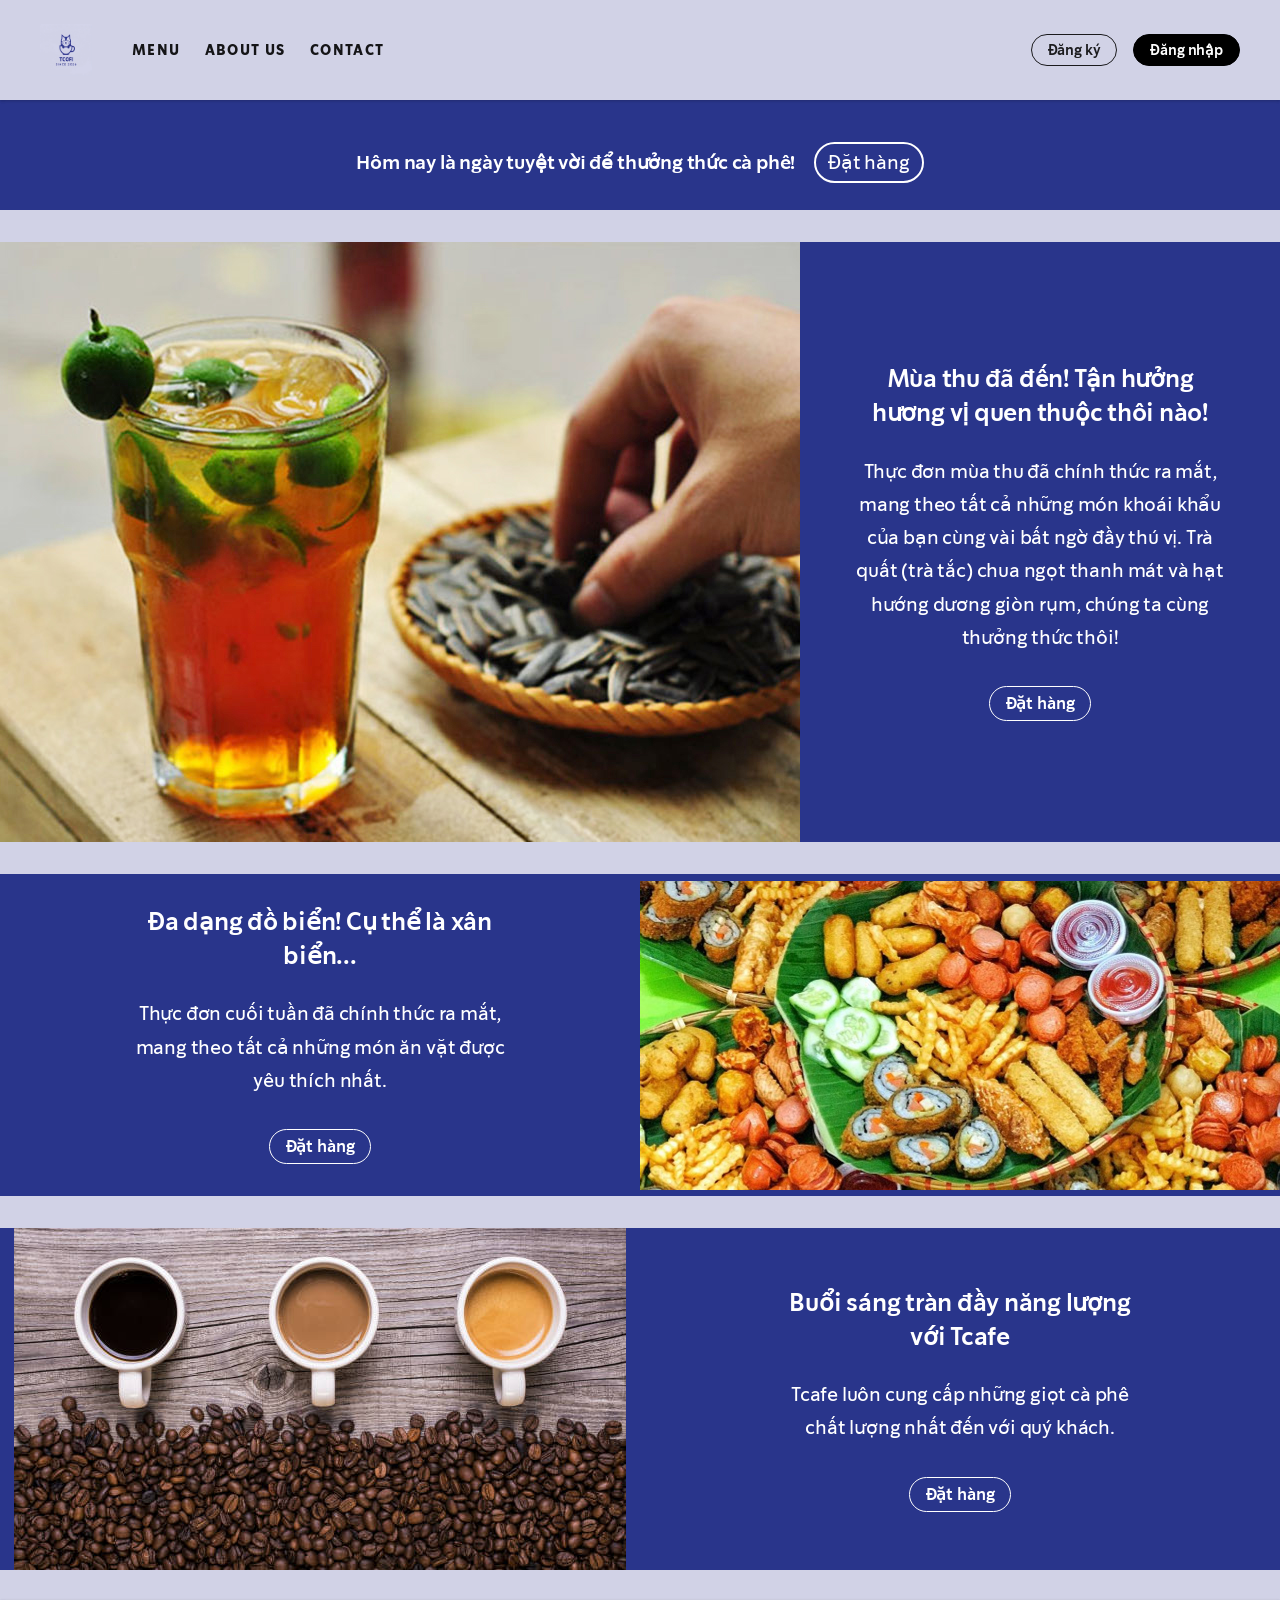
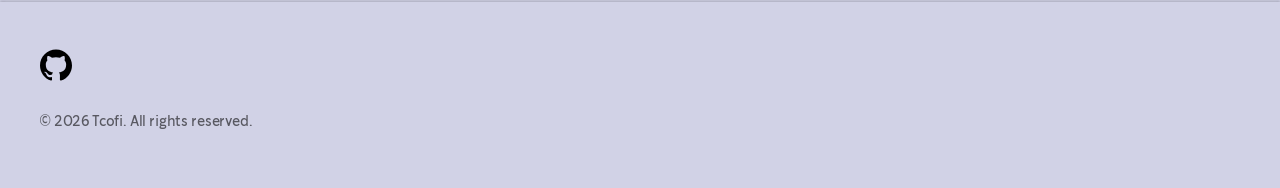
==== index.html @ 0f0992c2 "add linh tinh" ====
<!DOCTYPE html>
<html lang="en-us">
 <meta charset="utf-8"/>
 <meta content="width=device-width, initial-scale=1" name="viewport"/>
 <meta content="summary" property="x:card"/>
 <meta content="@starbucks" property="x:site"/>
 <meta content="@starbucksprtnrs" property="x:creator"/>
 <link rel="icon" type="image/jpeg" href="index/img/tcofi.jpg"/>
 <meta content="company" property="og:type"/>
 <meta content="Tcofi" property="og:title"/>
 <meta content="https://www.starbucks.com/" property="og:url"/>
 <title>
  Tcofi
 </title>
 <link href="index/style1.css" rel="stylesheet"/>
 <link href="index/style2.css" rel="stylesheet"/>
 <meta content="no-referrer" name="referrer"/>
 <link href="index/style3.css" rel="stylesheet"/>
 <link href="https://www.trucaphe.com/" rel="canonical"/>
 <meta content="default-src 'none'; font-src 'self' data:; img-src 'self' data:; style-src 'unsafe-inline'; media-src 'self' data:; script-src 'unsafe-inline' data:; object-src 'self' data:; frame-src 'self' data:; form-action 'none'; base-uri 'none';" http-equiv="content-security-policy"/>
 <body data-sveltekit-preload-data="hover" style="background-color: #d1d2e6;">
  <noscript>
  </noscript>
  <script>
  </script>
  <div style="display:contents">
   <div class="invisible fixed top-3 z-10 w-full text-center lg:pr-16 lg:text-right">
    <a aria-label="Skip to main content" class="button positive visible -translate-y-2/1 opacity-0 focus:translate-y-0 focus:opacity-100" href="#main-content">
     Skip to main content
    </a>
   </div>
   <header class="relative z-2">
    <nav aria-label="Global" class="bg-white shadow-global-nav" style="background-color: #d1d2e6;">
     <div class="global-gutters flex items-center justify-between">
      <a aria-label="Home, Starbucks" class="my-4 mr-4 shrink-0 md:mr-6 lg:my-6 lg:mr-10" data-sveltekit-reload="" href="https://www.starbucks.com/">
      <img alt="" class="size-8 xxs:size-10 md:size-13" src="index/img/tcofi.jpg"/>     
     </a>
      <div class="flex w-full justify-between self-stretch">
       <ul class="flex gap-6">
        <li class="flex items-center svelte-hb9me1">
         <a class="inline-block text-xs font-bold tracking-widest text-black-90 uppercase no-underline hover:text-green-accent" data-sveltekit-reload="" href="https://www.starbucks.com/menu">
          Menu
         </a>
         <li class="flex items-center svelte-hb9me1">
          <a class="inline-block text-xs font-bold tracking-widest text-black-90 uppercase no-underline hover:text-green-accent" data-sveltekit-reload="" href="https://www.starbucks.com/rewards">
           About Us
          </a>
          <li class="flex items-center svelte-hb9me1">
           <a class="inline-block text-xs font-bold tracking-widest text-black-90 uppercase no-underline hover:text-green-accent" data-sveltekit-reload="" href="https://www.starbucks.com/gift">
            Contact
           </a>
          </li>
         </li>
        </li>
       </ul>
       <div class="flex items-center gap-5 self-center md:ml-4 lg:ml-10">
        <div class="mt-8 flex items-center gap-4 md:mt-auto">
         <a class="button black text-xs" data-e2e="sign-in-button" data-sveltekit-reload="" href="https://www.starbucks.com/account/signin?returnUrl=%2F">
          Đăng ký
         </a>
         <a class="button positive black text-xs" data-e2e="join-now-button" data-sveltekit-reload="" href="https://www.starbucks.com/account/create">
          Đăng nhập
         </a>
        </div>
       </div>
      </div>
     </div>
    </nav>
   </header>
   <main id="main-content">
    <div class="max-width-column mx-auto">
     <div class="mb-8" id="89bcd9b5-d958-490d-91c4-607bdbc59a6a">
      <section class="w-full" style="background-color:#29358b">
       <div class="global-gutters py-8">
        <div class="flex flex-col justify-center md:max-w-3/5 mx-auto text-center">
         <div class="rich-text text-pretty" style="color:#FFFFFF">
          <h2 class="font-semibold sm" style="margin-top:-5px;margin-bottom:-5px">
           <p style="vertical-align:middle;display:inline-block">
            Hôm nay là ngày tuyệt vời để thưởng thức cà phê!
            <a href="https://www.starbucks.com/menu" rel="external" style="background-color:#29358b;color:rgb(255,255,255);text-decoration:none;padding:2px 12px;border-radius:50px;margin-left:15px;margin-top:15px;display:inline-block;border:2px solid rgb(255,255,255);font-weight:300;transition:0.3s;cursor:pointer">
             Đặt hàng
            </a>
           </p>
          </h2>
         </div>
        </div>
       </div>
      </section>
     </div>
     <div class="my-8" id="e64695ad-d2af-4e4b-8206-74c28906f54d">
      <section class="max-width-column flex w-full flex-col md:flex-row md:items-center" style="background-color:#29358b">
       <div class="flex flex-1 items-center justify-center">
        <img alt="Bàn hướng dương với trà chanh." class="block" decoding="async" loading="lazy" src="index/img/ban-huong-duong-tra-chanh.jpg">         <div class="flex flex-col py-8 md:max-w-[83%] mx-auto text-center px-4 md:px-6 lg:px-10 xl:px-12">
          <h1 class="m-0 font-semibold md mb-6" style="color:#FFFFFF">
           Mùa thu đã đến! Tận hưởng hương vị quen thuộc thôi nào!
          </h1>
          <div class="rich-text green-links text-pretty sm" style="color:#FFFFFF">
Thực đơn mùa thu đã chính thức ra mắt, mang theo tất cả những món khoái khẩu của bạn cùng vài bất ngờ đầy thú vị. Trà quất (trà tắc) chua ngọt thanh mát và hạt hướng dương giòn rụm, chúng ta cùng thưởng thức thôi!          </div>
          <a class="mt-8 button white self-center" data-sveltekit-reload="false" href="https://www.starbucks.com/discover/featured-menu">
            Đặt hàng
          </a>
         </div>
        </div>
       </div>
      </section>
     </div>
     <div class="my-8" id="d06df782-8ac2-4a00-90ea-fd7ad80ab545">
      <section class="max-width-column flex w-full flex-col md:flex-row md:items-center md:flex-row-reverse" style="background-color:#29358b">
       <div class="flex flex-1 items-center justify-center">
        <img alt="Mot ban xien ban cuon hut." class="block" decoding="async" loading="lazy" src="/index/img/xien-ban.jpeg"/>
       </div>
       <div class="flex-1">
        <div class="global-gutters">
         <div class="flex flex-col py-8 md:max-w-[83%] mx-auto text-center px-4 md:px-6 lg:px-10 xl:px-12">
          <h2 class="m-0 font-semibold md mb-6" style="color:#FFFFFF">
           Đa dạng đồ biển! Cụ thể là xân biển...
          </h2>
          <div class="rich-text green-links text-pretty sm" style="color:#FFFFFF">
        Thực đơn cuối tuần đã chính thức ra mắt, mang theo tất cả những món ăn vặt được yêu thích nhất.
          </div>
          <a class="mt-8 button white self-center" data-sveltekit-reload="false" href="https://www.starbucks.com/discover/featured-menu">
           Đặt hàng
          </a>
         </div>
        </div>
       </div>
      </section>
     </div>
     <div class="my-8" id="9c1f7629-3b3c-4697-8e40-c372c783e610">
      <section class="max-width-column flex w-full flex-col md:flex-row md:items-center" style="background-color:#29358b">
       <div class="flex flex-1 items-center w-full justify-center">
            <img alt="Ca phe sua." class="block" decoding="async" loading="lazy" src="index/img/caphesua.jpg"/>
       </div>
       <div class="flex-1">
        <div class="global-gutters">
         <div class="flex flex-col py-8 md:max-w-[83%] mx-auto text-center px-4 md:px-6 lg:px-10 xl:px-12">
          <h2 class="m-0 font-semibold md mb-6" style="color:#FFFFFF">
            Buổi sáng tràn đầy năng lượng với Tcafe
          </h2>
          <div class="rich-text green-links text-pretty sm" style="color:#FFFFFF">
            Tcafe luôn cung cấp những giọt cà phê chất lượng nhất đến với quý khách.
          </div>
          <a class="mt-8 button white self-center" data-sveltekit-reload="true" href="https://www.shop.starbucks.com/pages/customer-login?return=%2F">
           Đặt hàng
          </a>
         </div>
        </div>
       </div>
      </section>
     </div>
    </div>
   </main>
   <footer aria-label="Global" class="pt-6 pb-6 shadow-global-footer lg:pt-10 lg:pb-10">
    <div class="global-gutters">
     <div class="lg:hidden sf-hidden">
     </div>
     <div class="mb-3">
      <ul class="-ml-1.75 flex flex-row xs:gap-1">
       <li>
        <a aria-label="github" class="icon-button" href="https://github.com/presidentan/Du-an-web-cafe">
        <img alt="github" width="32" height="32" src="data:image/svg+xml;utf8,%3Csvg xmlns='http://www.w3.org/2000/svg' viewBox='0 0 24 24'%3E%3Cpath d='M12 .297c-6.63 0-12 5.373-12 12 0 5.303 3.438 9.8 8.205 11.385.6.113.82-.258.82-.577 0-.285-.01-1.04-.015-2.04-3.338.724-4.042-1.61-4.042-1.61C4.422 18.07 3.633 17.7 3.633 17.7c-1.087-.744.084-.729.084-.729 1.205.084 1.838 1.236 1.838 1.236 1.07 1.835 2.809 1.305 3.495.998.108-.776.417-1.305.76-1.605-2.665-.3-5.466-1.332-5.466-5.93 0-1.31.465-2.38 1.235-3.22-.135-.303-.54-1.523.105-3.176 0 0 1.005-.322 3.3 1.23.96-.267 1.98-.399 3-.405 1.02.006 2.04.138 3 .405 2.28-1.552 3.285-1.23 3.285-1.23.645 1.653.24 2.873.12 3.176.765.84 1.23 1.91 1.23 3.22 0 4.61-2.805 5.625-5.475 5.92.42.36.81 1.096.81 2.22 0 1.606-.015 2.896-.015 3.286 0 .315.21.69.825.57C20.565 22.092 24 17.592 24 12.297c0-6.627-5.373-12-12-12'/%3E%3C/svg%3E"/>     
       </a>
     </div>
     <p class="mt-4 mb-4 text-xs text-black-58">
      © 2026 Tcofi. All rights reserved.
     </p>
    </div>
   </footer>
   <div aria-atomic="true" aria-live="assertive" id="svelte-announcer" style="position:absolute;left:0;top:0;clip:rect(0 0 0 0);clip-path:inset(50%);overflow:hidden;white-space:nowrap;width:1px;height:1px">
   </div>
   <script>
   </script>
  </div>
  <style>
  </style>
 </body>
</html>
---- index/style2.css ----
.rich-text p {
  font-size: inherit;
}
.xs {
  font-size: var(--text-xxs);
  letter-spacing: var(--tracking-normal);
  line-height: var(--text-xs-line-height);
}
@media (width>=768px) {
  .xs {
    font-size: var(--text-xs);
  }
}
.sm {
  font-size: var(--text-sm);
  letter-spacing: var(--tracking-normal);
  line-height: var(--text-sm-line-height);
}
@media (width>=768px) {
  .sm {
    font-size: var(--text-md);
  }
}
.md {
  font-size: var(--text-md);
  letter-spacing: var(--tracking-normal);
  line-height: var(--text-md-line-height);
}
@media (width>=375px) {
  .md {
    font-size: var(--text-md-lg);
  }
}
@media (width>=768px) {
  .md {
    font-size: var(--text-lg);
  }
}
---- index/style3.css ----
.sf-hidden {
  display: none !important;
}
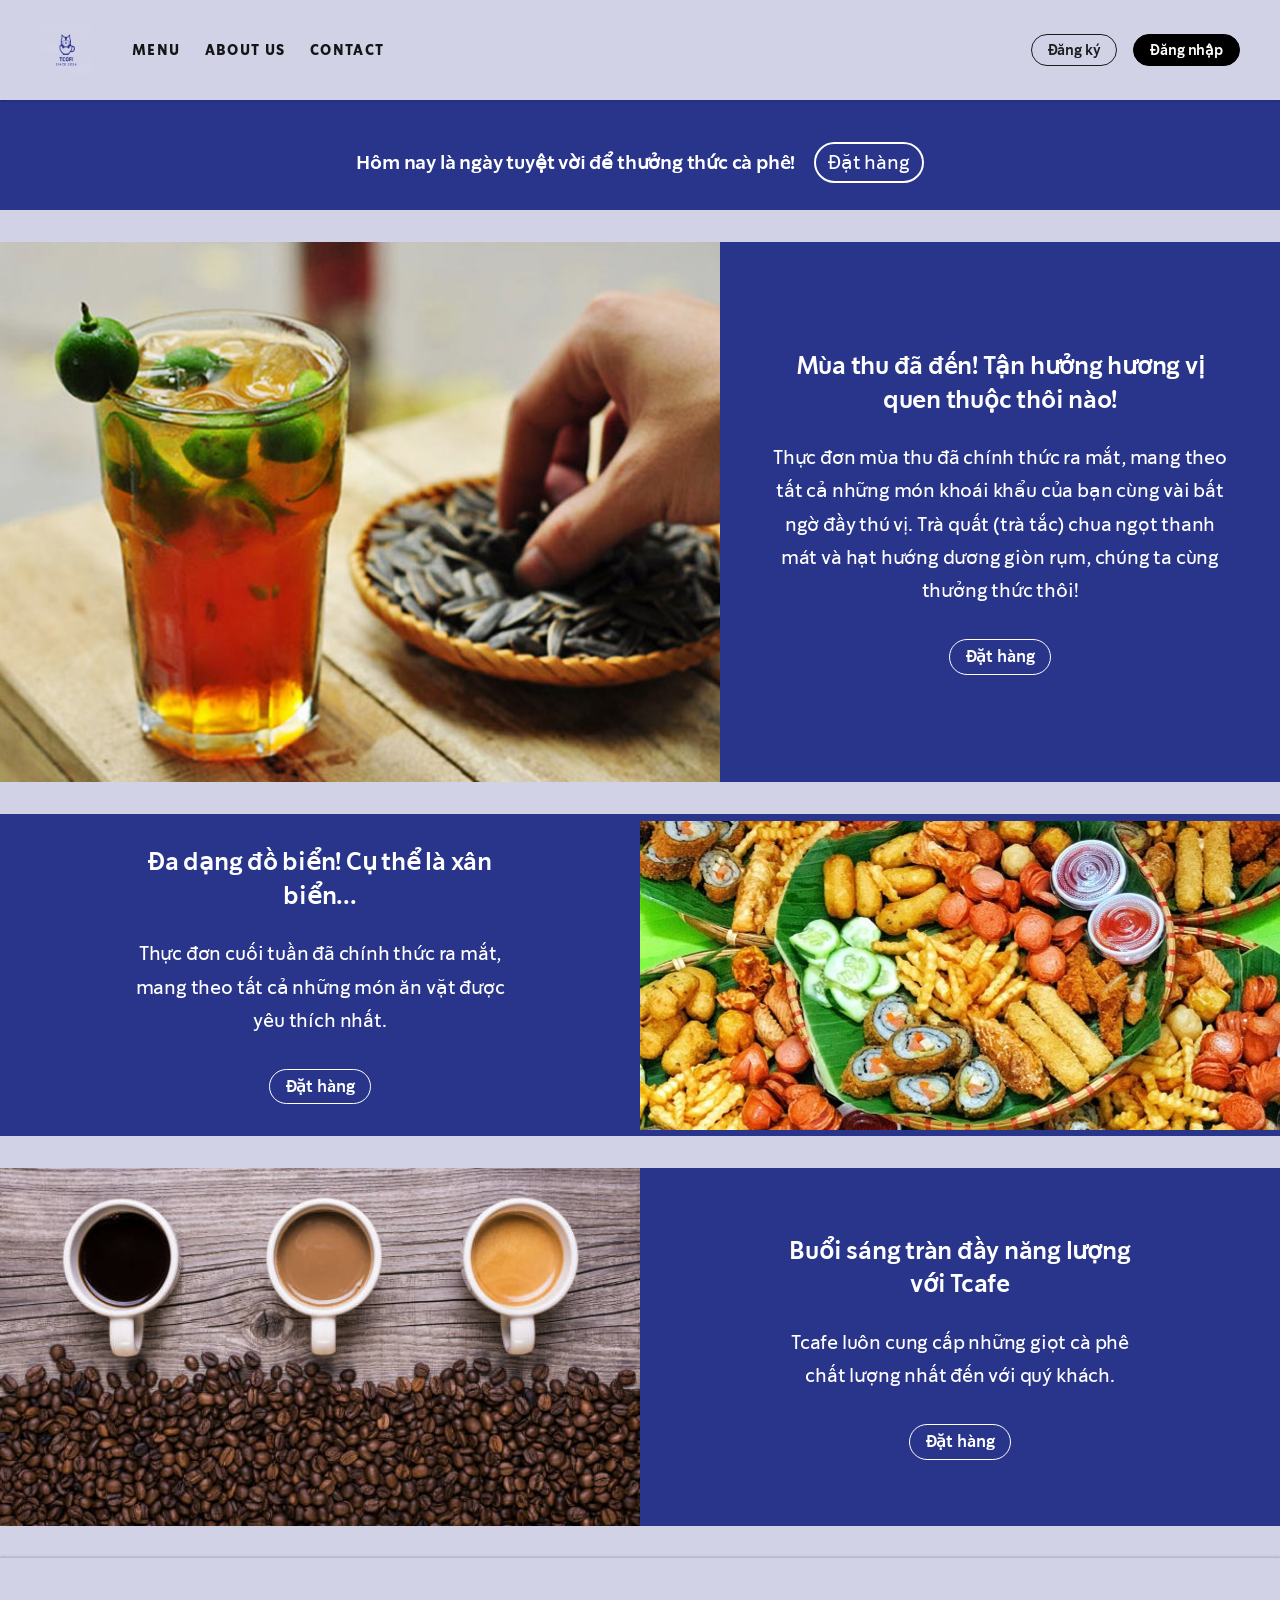
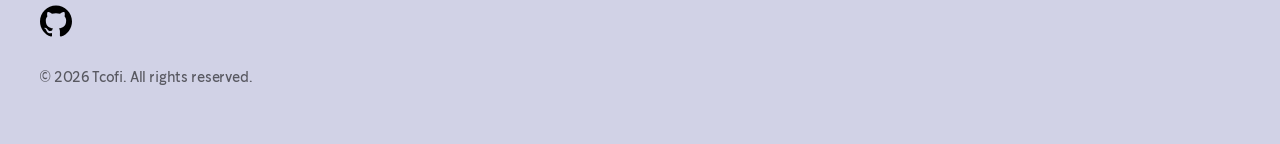
==== commit c47d6207: "Hoan thanh trang index" ====
--- a/index.html
+++ b/index.html
@@ -8,7 +8,7 @@
  <link rel="icon" type="image/jpeg" href="index/img/tcofi.jpg"/>
  <meta content="company" property="og:type"/>
  <meta content="Tcofi" property="og:title"/>
- <meta content="https://www.starbucks.com/" property="og:url"/>
+ <meta content="https://presidentan.github.io/Du-an-web-cafe/" property="og:url"/>
  <title>
   Tcofi
  </title>
@@ -32,21 +32,21 @@
    <header class="relative z-2">
     <nav aria-label="Global" class="bg-white shadow-global-nav" style="background-color: #d1d2e6;">
      <div class="global-gutters flex items-center justify-between">
-      <a aria-label="Home, Starbucks" class="my-4 mr-4 shrink-0 md:mr-6 lg:my-6 lg:mr-10" data-sveltekit-reload="" href="https://www.starbucks.com/">
+      <a aria-label="Home, Starbucks" class="my-4 mr-4 shrink-0 md:mr-6 lg:my-6 lg:mr-10" data-sveltekit-reload="" href="https://presidentan.github.io/Du-an-web-cafe/">
       <img alt="" class="size-8 xxs:size-10 md:size-13" src="index/img/tcofi.jpg"/>     
      </a>
       <div class="flex w-full justify-between self-stretch">
        <ul class="flex gap-6">
         <li class="flex items-center svelte-hb9me1">
-         <a class="inline-block text-xs font-bold tracking-widest text-black-90 uppercase no-underline hover:text-green-accent" data-sveltekit-reload="" href="https://www.starbucks.com/menu">
+         <a class="inline-block text-xs font-bold tracking-widest text-black-90 uppercase no-underline hover:text-green-accent" data-sveltekit-reload="" href="https://presidentan.github.io/Du-an-web-cafe/menu">
           Menu
          </a>
          <li class="flex items-center svelte-hb9me1">
-          <a class="inline-block text-xs font-bold tracking-widest text-black-90 uppercase no-underline hover:text-green-accent" data-sveltekit-reload="" href="https://www.starbucks.com/rewards">
+          <a class="inline-block text-xs font-bold tracking-widest text-black-90 uppercase no-underline hover:text-green-accent" data-sveltekit-reload="" href="https://presidentan.github.io/Du-an-web-cafe/rewards">
            About Us
           </a>
           <li class="flex items-center svelte-hb9me1">
-           <a class="inline-block text-xs font-bold tracking-widest text-black-90 uppercase no-underline hover:text-green-accent" data-sveltekit-reload="" href="https://www.starbucks.com/gift">
+           <a class="inline-block text-xs font-bold tracking-widest text-black-90 uppercase no-underline hover:text-green-accent" data-sveltekit-reload="" href="https://presidentan.github.io/Du-an-web-cafe/gift">
             Contact
            </a>
           </li>
@@ -55,10 +55,10 @@
        </ul>
        <div class="flex items-center gap-5 self-center md:ml-4 lg:ml-10">
         <div class="mt-8 flex items-center gap-4 md:mt-auto">
-         <a class="button black text-xs" data-e2e="sign-in-button" data-sveltekit-reload="" href="https://www.starbucks.com/account/signin?returnUrl=%2F">
+         <a class="button black text-xs" data-e2e="sign-in-button" data-sveltekit-reload="" href="https://presidentan.github.io/Du-an-web-cafe/account/signin?returnUrl=%2F">
           Đăng ký
          </a>
-         <a class="button positive black text-xs" data-e2e="join-now-button" data-sveltekit-reload="" href="https://www.starbucks.com/account/create">
+         <a class="button positive black text-xs" data-e2e="join-now-button" data-sveltekit-reload="" href="https://presidentan.github.io/Du-an-web-cafe/account/create">
           Đăng nhập
          </a>
         </div>
@@ -77,7 +77,7 @@
           <h2 class="font-semibold sm" style="margin-top:-5px;margin-bottom:-5px">
            <p style="vertical-align:middle;display:inline-block">
             Hôm nay là ngày tuyệt vời để thưởng thức cà phê!
-            <a href="https://www.starbucks.com/menu" rel="external" style="background-color:#29358b;color:rgb(255,255,255);text-decoration:none;padding:2px 12px;border-radius:50px;margin-left:15px;margin-top:15px;display:inline-block;border:2px solid rgb(255,255,255);font-weight:300;transition:0.3s;cursor:pointer">
+            <a href="https://presidentan.github.io/Du-an-web-cafe/menu" rel="external" style="background-color:#29358b;color:rgb(255,255,255);text-decoration:none;padding:2px 12px;border-radius:50px;margin-left:15px;margin-top:15px;display:inline-block;border:2px solid rgb(255,255,255);font-weight:300;transition:0.3s;cursor:pointer">
              Đặt hàng
             </a>
            </p>
@@ -90,13 +90,13 @@
      <div class="my-8" id="e64695ad-d2af-4e4b-8206-74c28906f54d">
       <section class="max-width-column flex w-full flex-col md:flex-row md:items-center" style="background-color:#29358b">
        <div class="flex flex-1 items-center justify-center">
-        <img alt="Bàn hướng dương với trà chanh." class="block" decoding="async" loading="lazy" src="index/img/ban-huong-duong-tra-chanh.jpg">         <div class="flex flex-col py-8 md:max-w-[83%] mx-auto text-center px-4 md:px-6 lg:px-10 xl:px-12">
+        <img alt="Bàn hướng dương với trà chanh." class="block" style="width:720px; max-width:100%; height:auto;" decoding="async" loading="lazy" src="index/img/ban-huong-duong-tra-chanh.jpg"/>            <div class="flex flex-col py-8 md:max-w-[83%] mx-auto text-center px-4 md:px-6 lg:px-10 xl:px-12">
           <h1 class="m-0 font-semibold md mb-6" style="color:#FFFFFF">
            Mùa thu đã đến! Tận hưởng hương vị quen thuộc thôi nào!
           </h1>
           <div class="rich-text green-links text-pretty sm" style="color:#FFFFFF">
-Thực đơn mùa thu đã chính thức ra mắt, mang theo tất cả những món khoái khẩu của bạn cùng vài bất ngờ đầy thú vị. Trà quất (trà tắc) chua ngọt thanh mát và hạt hướng dương giòn rụm, chúng ta cùng thưởng thức thôi!          </div>
-          <a class="mt-8 button white self-center" data-sveltekit-reload="false" href="https://www.starbucks.com/discover/featured-menu">
+            Thực đơn mùa thu đã chính thức ra mắt, mang theo tất cả những món khoái khẩu của bạn cùng vài bất ngờ đầy thú vị. Trà quất (trà tắc) chua ngọt thanh mát và hạt hướng dương giòn rụm, chúng ta cùng thưởng thức thôi!          </div>
+          <a class="mt-8 button white self-center" data-sveltekit-reload="false" href="https://presidentan.github.io/Du-an-web-cafe/discover/featured-menu">
             Đặt hàng
           </a>
          </div>
@@ -107,7 +107,7 @@
      <div class="my-8" id="d06df782-8ac2-4a00-90ea-fd7ad80ab545">
       <section class="max-width-column flex w-full flex-col md:flex-row md:items-center md:flex-row-reverse" style="background-color:#29358b">
        <div class="flex flex-1 items-center justify-center">
-        <img alt="Mot ban xien ban cuon hut." class="block" decoding="async" loading="lazy" src="/index/img/xien-ban.jpeg"/>
+        <img alt="Mot ban xien ban cuon hut." class="block w-full" decoding="async" loading="lazy" src="index/img/xien-ban.jpg"/>
        </div>
        <div class="flex-1">
         <div class="global-gutters">
@@ -118,7 +118,7 @@
           <div class="rich-text green-links text-pretty sm" style="color:#FFFFFF">
         Thực đơn cuối tuần đã chính thức ra mắt, mang theo tất cả những món ăn vặt được yêu thích nhất.
           </div>
-          <a class="mt-8 button white self-center" data-sveltekit-reload="false" href="https://www.starbucks.com/discover/featured-menu">
+          <a class="mt-8 button white self-center" data-sveltekit-reload="false" href="https://presidentan.github.io/Du-an-web-cafe/discover/featured-menu">
            Đặt hàng
           </a>
          </div>
@@ -129,7 +129,7 @@
      <div class="my-8" id="9c1f7629-3b3c-4697-8e40-c372c783e610">
       <section class="max-width-column flex w-full flex-col md:flex-row md:items-center" style="background-color:#29358b">
        <div class="flex flex-1 items-center w-full justify-center">
-            <img alt="Ca phe sua." class="block" decoding="async" loading="lazy" src="index/img/caphesua.jpg"/>
+            <img alt="Ca phe sua." class="block w-full decoding="async" loading="lazy" src="index/img/caphesua.jpg"/>
        </div>
        <div class="flex-1">
         <div class="global-gutters">
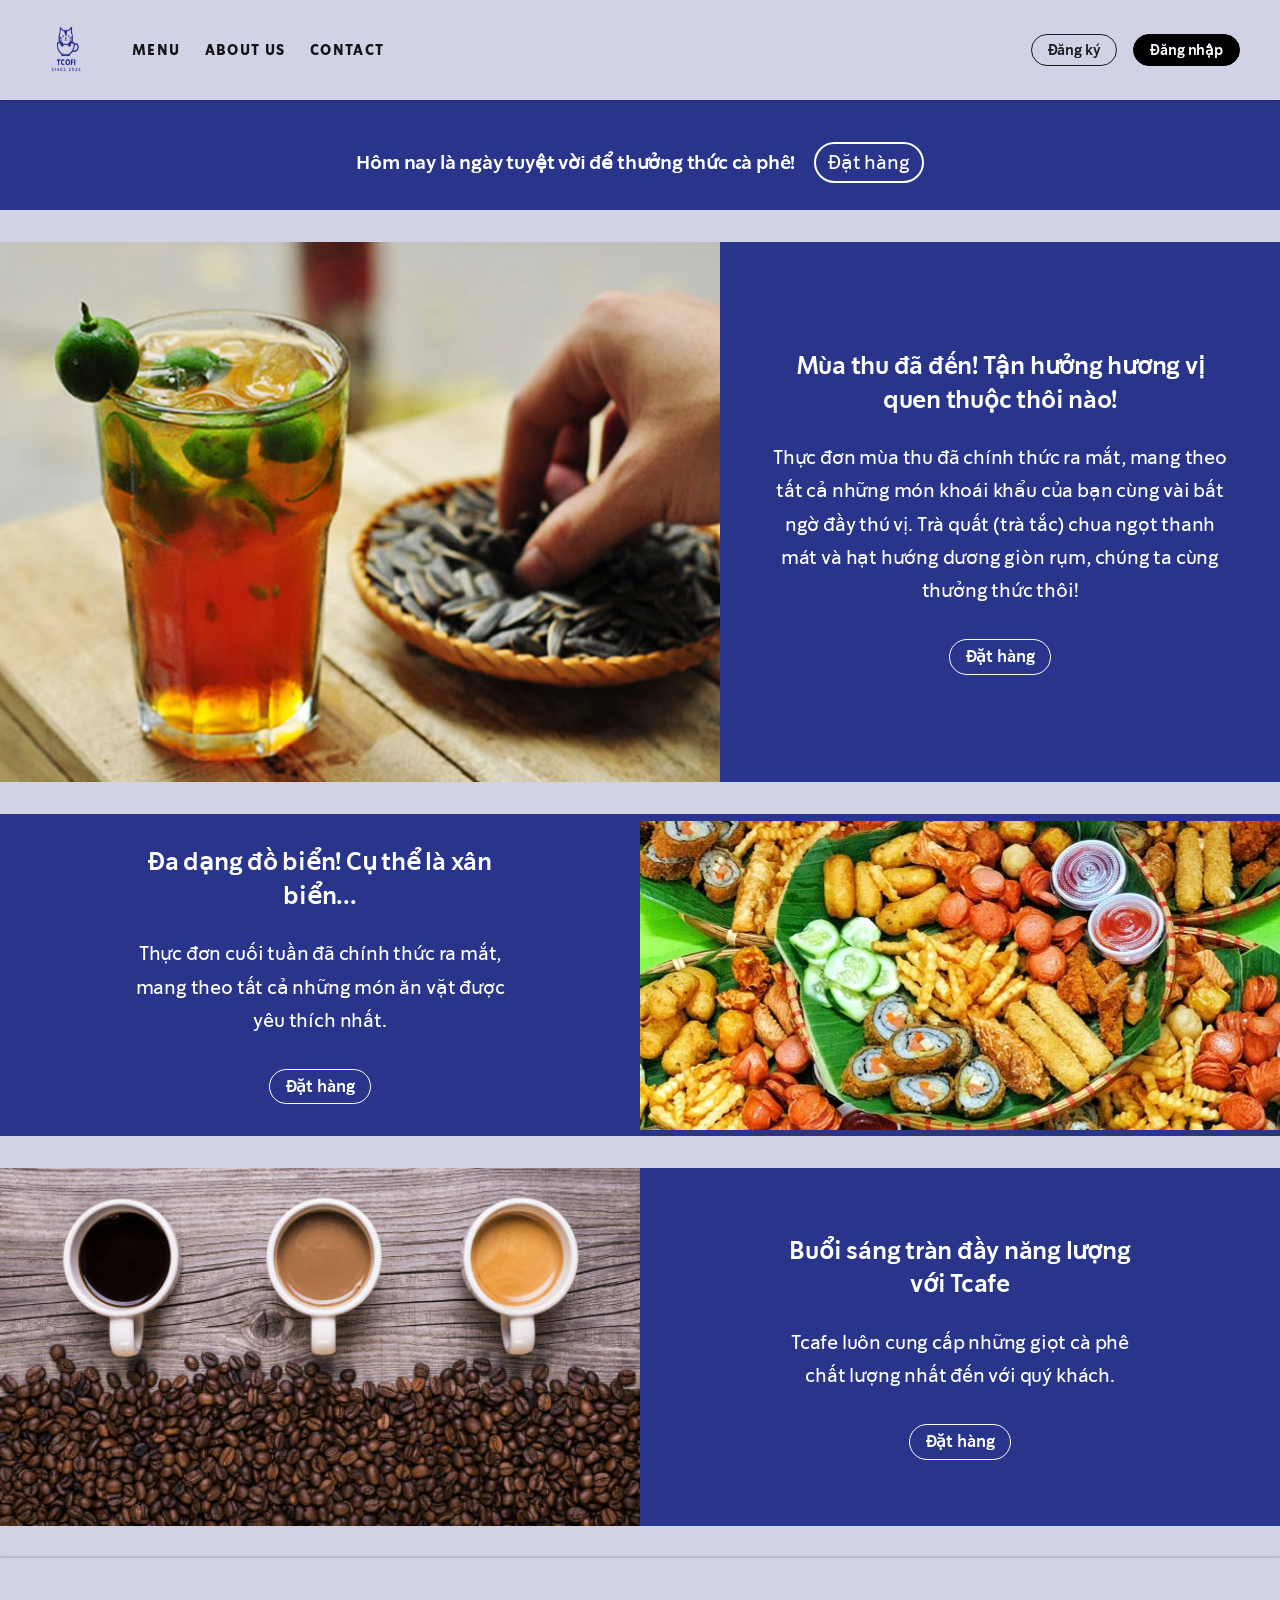
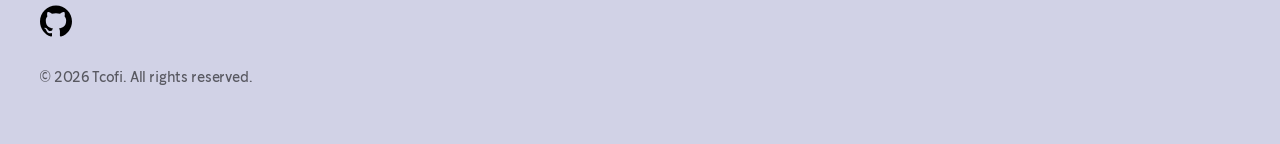
==== commit e2dbfd03: "Bo hover" ====
--- a/index.html
+++ b/index.html
@@ -38,15 +38,15 @@
       <div class="flex w-full justify-between self-stretch">
        <ul class="flex gap-6">
         <li class="flex items-center svelte-hb9me1">
-         <a class="inline-block text-xs font-bold tracking-widest text-black-90 uppercase no-underline hover:text-green-accent" data-sveltekit-reload="" href="https://presidentan.github.io/Du-an-web-cafe/menu">
+         <a class="inline-block text-xs font-bold tracking-widest text-black-90 uppercase no-underline " data-sveltekit-reload="" href="https://presidentan.github.io/Du-an-web-cafe/menu">
           Menu
          </a>
          <li class="flex items-center svelte-hb9me1">
-          <a class="inline-block text-xs font-bold tracking-widest text-black-90 uppercase no-underline hover:text-green-accent" data-sveltekit-reload="" href="https://presidentan.github.io/Du-an-web-cafe/rewards">
+          <a class="inline-block text-xs font-bold tracking-widest text-black-90 uppercase no-underline " data-sveltekit-reload="" href="https://presidentan.github.io/Du-an-web-cafe/rewards">
            About Us
           </a>
           <li class="flex items-center svelte-hb9me1">
-           <a class="inline-block text-xs font-bold tracking-widest text-black-90 uppercase no-underline hover:text-green-accent" data-sveltekit-reload="" href="https://presidentan.github.io/Du-an-web-cafe/gift">
+           <a class="inline-block text-xs font-bold tracking-widest text-black-90 uppercase no-underline " data-sveltekit-reload="" href="https://presidentan.github.io/Du-an-web-cafe/gift">
             Contact
            </a>
           </li>
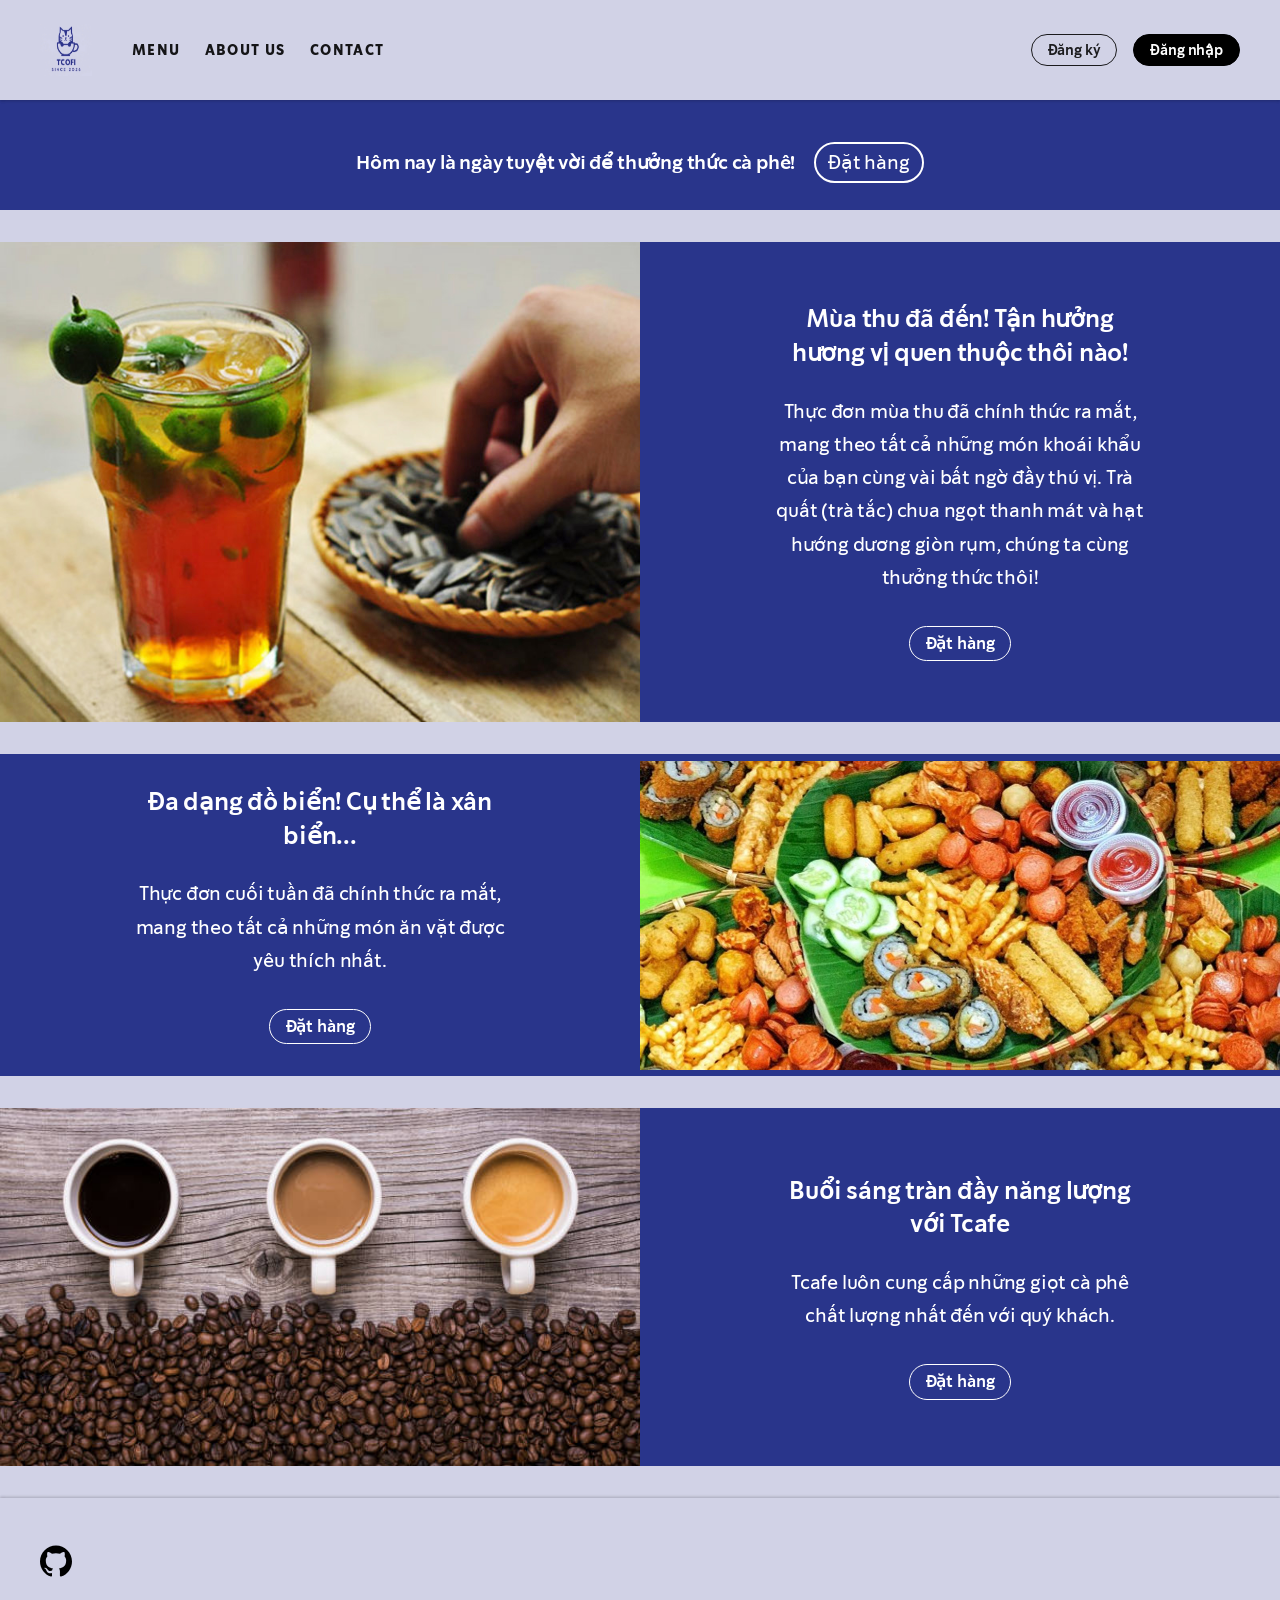
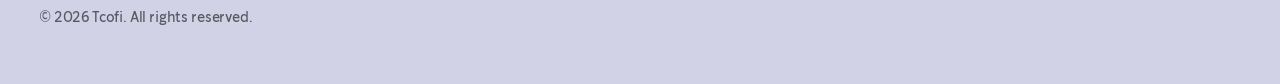
==== commit f0d30055: "Tich hop tren dien thoai" ====
--- a/index.html
+++ b/index.html
@@ -88,22 +88,27 @@
       </section>
      </div>
      <div class="my-8" id="e64695ad-d2af-4e4b-8206-74c28906f54d">
-      <section class="max-width-column flex w-full flex-col md:flex-row md:items-center" style="background-color:#29358b">
-       <div class="flex flex-1 items-center justify-center">
-        <img alt="Bàn hướng dương với trà chanh." class="block" style="width:720px; max-width:100%; height:auto;" decoding="async" loading="lazy" src="index/img/ban-huong-duong-tra-chanh.jpg"/>            <div class="flex flex-col py-8 md:max-w-[83%] mx-auto text-center px-4 md:px-6 lg:px-10 xl:px-12">
-          <h1 class="m-0 font-semibold md mb-6" style="color:#FFFFFF">
-           Mùa thu đã đến! Tận hưởng hương vị quen thuộc thôi nào!
-          </h1>
-          <div class="rich-text green-links text-pretty sm" style="color:#FFFFFF">
-            Thực đơn mùa thu đã chính thức ra mắt, mang theo tất cả những món khoái khẩu của bạn cùng vài bất ngờ đầy thú vị. Trà quất (trà tắc) chua ngọt thanh mát và hạt hướng dương giòn rụm, chúng ta cùng thưởng thức thôi!          </div>
-          <a class="mt-8 button white self-center" data-sveltekit-reload="false" href="https://presidentan.github.io/Du-an-web-cafe/discover/featured-menu">
-            Đặt hàng
-          </a>
-         </div>
-        </div>
-       </div>
-      </section>
+ <section class="max-width-column flex w-full flex-col md:flex-row md:items-center" style="background-color:#29358b">
+  <div class="flex flex-1 items-center justify-center">
+   <img alt="Bàn hướng dương với trà chanh." class="block" style="width:720px; max-width:100%; height:auto;" decoding="async" loading="lazy" src="index/img/ban-huong-duong-tra-chanh.jpg"/>
+  </div>
+  <div class="flex-1">
+   <div class="global-gutters">
+    <div class="flex flex-col py-8 md:max-w-[83%] mx-auto text-center px-4 md:px-6 lg:px-10 xl:px-12">
+     <h1 class="m-0 font-semibold md mb-6" style="color:#FFFFFF">
+      Mùa thu đã đến! Tận hưởng hương vị quen thuộc thôi nào!
+     </h1>
+     <div class="rich-text green-links text-pretty sm" style="color:#FFFFFF">
+      Thực đơn mùa thu đã chính thức ra mắt, mang theo tất cả những món khoái khẩu của bạn cùng vài bất ngờ đầy thú vị. Trà quất (trà tắc) chua ngọt thanh mát và hạt hướng dương giòn rụm, chúng ta cùng thưởng thức thôi!
      </div>
+     <a class="mt-8 button white self-center" data-sveltekit-reload="false" href="https://presidentan.github.io/Du-an-web-cafe/discover/featured-menu">
+      Đặt hàng
+     </a>
+    </div>
+   </div>
+  </div>
+ </section>
+</div>
      <div class="my-8" id="d06df782-8ac2-4a00-90ea-fd7ad80ab545">
       <section class="max-width-column flex w-full flex-col md:flex-row md:items-center md:flex-row-reverse" style="background-color:#29358b">
        <div class="flex flex-1 items-center justify-center">
--- a/index/style3.css
+++ b/index/style3.css
@@ -1,3 +1,27 @@
 .sf-hidden {
   display: none !important;
 }
+
+@media (max-width: 767px) {
+  nav .global-gutters {
+    flex-wrap: wrap;
+    justify-content: center;
+    gap: 4px 12px;
+  }
+  nav .global-gutters > div {
+    flex-wrap: wrap;
+    justify-content: center;
+    gap: 8px;
+  }
+  nav ul {
+    gap: 12px !important;
+  }
+  nav .mt-8 {
+    margin-top: 0 !important;
+  }
+  nav .button {
+    white-space: nowrap;
+    padding-left: 12px;
+    padding-right: 12px;
+  }
+}
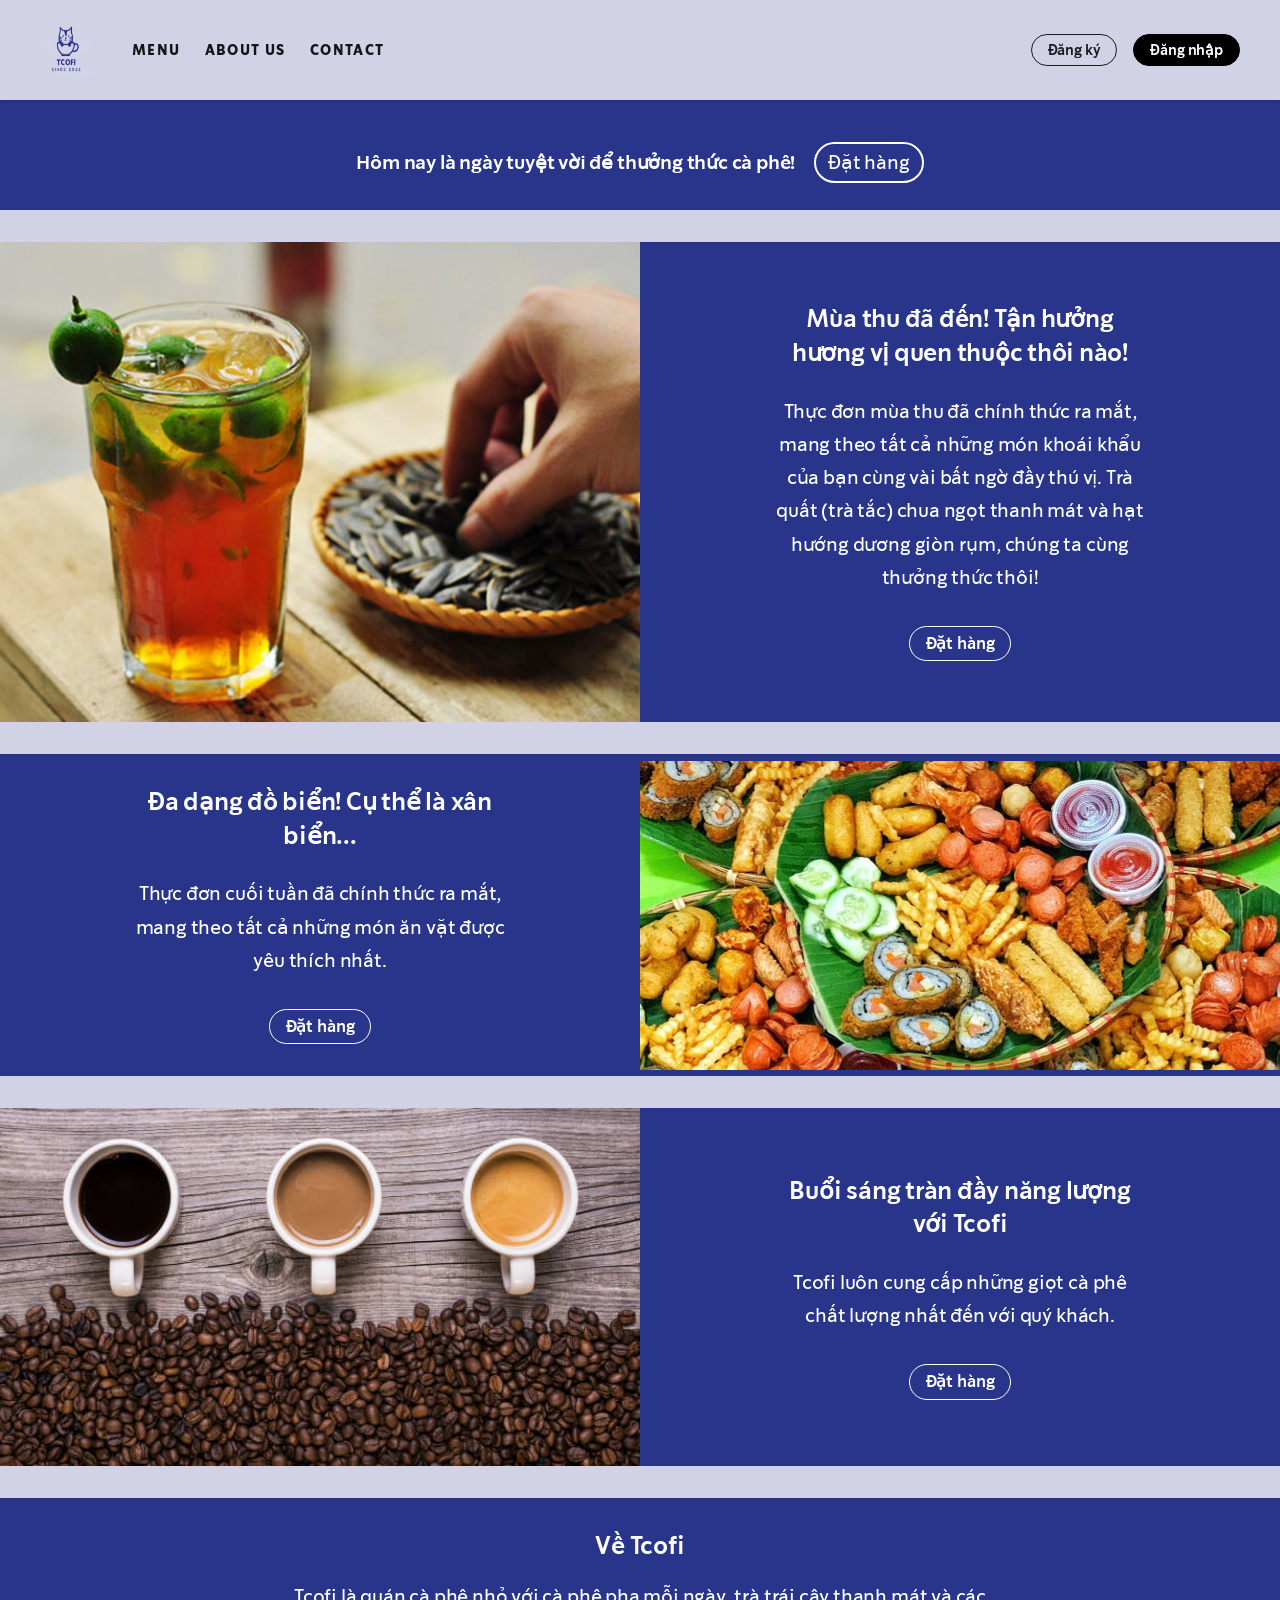
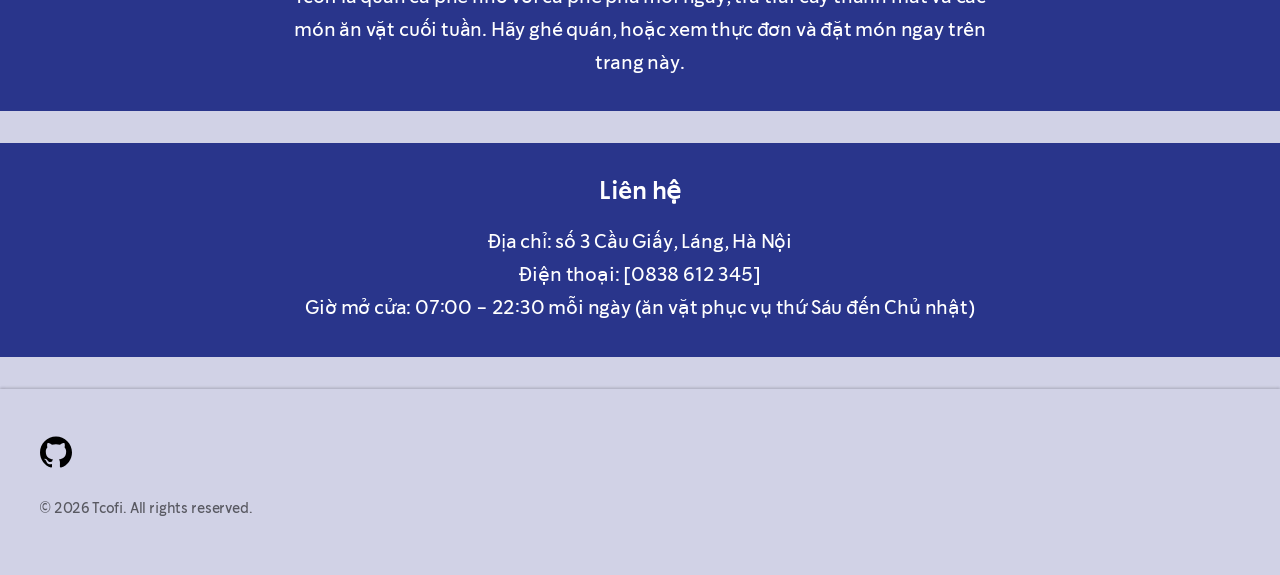
==== commit c823c7c3: "Mô tả ngắn gọn về thay đổi mới" ====
--- a/index.html
+++ b/index.html
@@ -1,28 +1,19 @@
 <!DOCTYPE html>
-<html lang="en-us">
+<html lang="vi">
+<head>
  <meta charset="utf-8"/>
  <meta content="width=device-width, initial-scale=1" name="viewport"/>
- <meta content="summary" property="x:card"/>
- <meta content="@starbucks" property="x:site"/>
- <meta content="@starbucksprtnrs" property="x:creator"/>
- <link rel="icon" type="image/jpeg" href="index/img/tcofi.jpg"/>
+ <title>Tcofi</title>
+ <link rel="icon" type="image/jpeg" href="img/tcofi.jpg"/>
  <meta content="company" property="og:type"/>
  <meta content="Tcofi" property="og:title"/>
  <meta content="https://presidentan.github.io/Du-an-web-cafe/" property="og:url"/>
- <title>
-  Tcofi
- </title>
- <link href="index/style1.css" rel="stylesheet"/>
- <link href="index/style2.css" rel="stylesheet"/>
- <meta content="no-referrer" name="referrer"/>
- <link href="index/style3.css" rel="stylesheet"/>
- <link href="https://www.trucaphe.com/" rel="canonical"/>
- <meta content="default-src 'none'; font-src 'self' data:; img-src 'self' data:; style-src 'unsafe-inline'; media-src 'self' data:; script-src 'unsafe-inline' data:; object-src 'self' data:; frame-src 'self' data:; form-action 'none'; base-uri 'none';" http-equiv="content-security-policy"/>
- <body data-sveltekit-preload-data="hover" style="background-color: #d1d2e6;">
-  <noscript>
-  </noscript>
-  <script>
-  </script>
+ <link rel="canonical" href="https://presidentan.github.io/Du-an-web-cafe/"/>
+ <link href="css/style1.css" rel="stylesheet"/>
+ <link href="css/style2.css" rel="stylesheet"/>
+ <link href="css/style3.css" rel="stylesheet"/>
+</head>
+<body style="background-color: #d1d2e6;">
   <div style="display:contents">
    <div class="invisible fixed top-3 z-10 w-full text-center lg:pr-16 lg:text-right">
     <a aria-label="Skip to main content" class="button positive visible -translate-y-2/1 opacity-0 focus:translate-y-0 focus:opacity-100" href="#main-content">
@@ -32,35 +23,25 @@
    <header class="relative z-2">
     <nav aria-label="Global" class="bg-white shadow-global-nav" style="background-color: #d1d2e6;">
      <div class="global-gutters flex items-center justify-between">
-      <a aria-label="Home, Starbucks" class="my-4 mr-4 shrink-0 md:mr-6 lg:my-6 lg:mr-10" data-sveltekit-reload="" href="https://presidentan.github.io/Du-an-web-cafe/">
-      <img alt="" class="size-8 xxs:size-10 md:size-13" src="index/img/tcofi.jpg"/>     
-     </a>
+      <a aria-label="Trang chủ Tcofi" class="my-4 mr-4 shrink-0 md:mr-6 lg:my-6 lg:mr-10" href="index.html">
+       <img alt="" class="size-8 xxs:size-10 md:size-13" src="img/tcofi.jpg"/>
+      </a>
       <div class="flex w-full justify-between self-stretch">
        <ul class="flex gap-6">
-        <li class="flex items-center svelte-hb9me1">
-         <a class="inline-block text-xs font-bold tracking-widest text-black-90 uppercase no-underline " data-sveltekit-reload="" href="https://presidentan.github.io/Du-an-web-cafe/menu">
-          Menu
-         </a>
-         <li class="flex items-center svelte-hb9me1">
-          <a class="inline-block text-xs font-bold tracking-widest text-black-90 uppercase no-underline " data-sveltekit-reload="" href="https://presidentan.github.io/Du-an-web-cafe/rewards">
-           About Us
-          </a>
-          <li class="flex items-center svelte-hb9me1">
-           <a class="inline-block text-xs font-bold tracking-widest text-black-90 uppercase no-underline " data-sveltekit-reload="" href="https://presidentan.github.io/Du-an-web-cafe/gift">
-            Contact
-           </a>
-          </li>
-         </li>
+        <li class="flex items-center">
+         <a class="inline-block text-xs font-bold tracking-widest text-black-90 uppercase no-underline" href="menu.html">Menu</a>
+        </li>
+        <li class="flex items-center">
+         <a class="inline-block text-xs font-bold tracking-widest text-black-90 uppercase no-underline" href="#about">About Us</a>
+        </li>
+        <li class="flex items-center">
+         <a class="inline-block text-xs font-bold tracking-widest text-black-90 uppercase no-underline" href="contact - footer.html">Contact</a>
         </li>
        </ul>
        <div class="flex items-center gap-5 self-center md:ml-4 lg:ml-10">
-        <div class="mt-8 flex items-center gap-4 md:mt-auto">
-         <a class="button black text-xs" data-e2e="sign-in-button" data-sveltekit-reload="" href="https://presidentan.github.io/Du-an-web-cafe/account/signin?returnUrl=%2F">
-          Đăng ký
-         </a>
-         <a class="button positive black text-xs" data-e2e="join-now-button" data-sveltekit-reload="" href="https://presidentan.github.io/Du-an-web-cafe/account/create">
-          Đăng nhập
-         </a>
+        <div class="mt-8 flex items-center gap-4 md:mt-auto" data-auth>
+         <a class="button black text-xs" href="dndky.html#register">Đăng ký</a>
+         <a class="button positive black text-xs" href="dndky.html">Đăng nhập</a>
         </div>
        </div>
       </div>
@@ -75,12 +56,12 @@
         <div class="flex flex-col justify-center md:max-w-3/5 mx-auto text-center">
          <div class="rich-text text-pretty" style="color:#FFFFFF">
           <h2 class="font-semibold sm" style="margin-top:-5px;margin-bottom:-5px">
-           <p style="vertical-align:middle;display:inline-block">
+           <span style="vertical-align:middle;display:inline-block">
             Hôm nay là ngày tuyệt vời để thưởng thức cà phê!
-            <a href="https://presidentan.github.io/Du-an-web-cafe/menu" rel="external" style="background-color:#29358b;color:rgb(255,255,255);text-decoration:none;padding:2px 12px;border-radius:50px;margin-left:15px;margin-top:15px;display:inline-block;border:2px solid rgb(255,255,255);font-weight:300;transition:0.3s;cursor:pointer">
+            <a href="menu.html" style="background-color:#29358b;color:rgb(255,255,255);text-decoration:none;padding:2px 12px;border-radius:50px;margin-left:15px;margin-top:15px;display:inline-block;border:2px solid rgb(255,255,255);font-weight:300;transition:0.3s;cursor:pointer">
              Đặt hàng
             </a>
-           </p>
+           </span>
           </h2>
          </div>
         </div>
@@ -88,31 +69,29 @@
       </section>
      </div>
      <div class="my-8" id="e64695ad-d2af-4e4b-8206-74c28906f54d">
- <section class="max-width-column flex w-full flex-col md:flex-row md:items-center" style="background-color:#29358b">
-  <div class="flex flex-1 items-center justify-center">
-   <img alt="Bàn hướng dương với trà chanh." class="block" style="width:720px; max-width:100%; height:auto;" decoding="async" loading="lazy" src="index/img/ban-huong-duong-tra-chanh.jpg"/>
-  </div>
-  <div class="flex-1">
-   <div class="global-gutters">
-    <div class="flex flex-col py-8 md:max-w-[83%] mx-auto text-center px-4 md:px-6 lg:px-10 xl:px-12">
-     <h1 class="m-0 font-semibold md mb-6" style="color:#FFFFFF">
-      Mùa thu đã đến! Tận hưởng hương vị quen thuộc thôi nào!
-     </h1>
-     <div class="rich-text green-links text-pretty sm" style="color:#FFFFFF">
-      Thực đơn mùa thu đã chính thức ra mắt, mang theo tất cả những món khoái khẩu của bạn cùng vài bất ngờ đầy thú vị. Trà quất (trà tắc) chua ngọt thanh mát và hạt hướng dương giòn rụm, chúng ta cùng thưởng thức thôi!
+      <section class="max-width-column flex w-full flex-col md:flex-row md:items-center" style="background-color:#29358b">
+       <div class="flex flex-1 items-center justify-center">
+        <img alt="Bàn hướng dương với trà chanh." class="block" style="width:720px; max-width:100%; height:auto;" decoding="async" loading="lazy" src="img/ban-huong-duong-tra-chanh.jpg"/>
+       </div>
+       <div class="flex-1">
+        <div class="global-gutters">
+         <div class="flex flex-col py-8 md:max-w-[83%] mx-auto text-center px-4 md:px-6 lg:px-10 xl:px-12">
+          <h1 class="m-0 font-semibold md mb-6" style="color:#FFFFFF">
+           Mùa thu đã đến! Tận hưởng hương vị quen thuộc thôi nào!
+          </h1>
+          <div class="rich-text green-links text-pretty sm" style="color:#FFFFFF">
+           Thực đơn mùa thu đã chính thức ra mắt, mang theo tất cả những món khoái khẩu của bạn cùng vài bất ngờ đầy thú vị. Trà quất (trà tắc) chua ngọt thanh mát và hạt hướng dương giòn rụm, chúng ta cùng thưởng thức thôi!
+          </div>
+          <a class="mt-8 button white self-center" href="menu.html#mua">Đặt hàng</a>
+         </div>
+        </div>
+       </div>
+      </section>
      </div>
-     <a class="mt-8 button white self-center" data-sveltekit-reload="false" href="https://presidentan.github.io/Du-an-web-cafe/discover/featured-menu">
-      Đặt hàng
-     </a>
-    </div>
-   </div>
-  </div>
- </section>
-</div>
      <div class="my-8" id="d06df782-8ac2-4a00-90ea-fd7ad80ab545">
       <section class="max-width-column flex w-full flex-col md:flex-row md:items-center md:flex-row-reverse" style="background-color:#29358b">
        <div class="flex flex-1 items-center justify-center">
-        <img alt="Mot ban xien ban cuon hut." class="block w-full" decoding="async" loading="lazy" src="index/img/xien-ban.jpg"/>
+        <img alt="Một bàn xiên bẩn, bánh cuốn hút." class="block w-full" decoding="async" loading="lazy" src="img/xien-ban.jpg"/>
        </div>
        <div class="flex-1">
         <div class="global-gutters">
@@ -121,11 +100,9 @@
            Đa dạng đồ biển! Cụ thể là xân biển...
           </h2>
           <div class="rich-text green-links text-pretty sm" style="color:#FFFFFF">
-        Thực đơn cuối tuần đã chính thức ra mắt, mang theo tất cả những món ăn vặt được yêu thích nhất.
+           Thực đơn cuối tuần đã chính thức ra mắt, mang theo tất cả những món ăn vặt được yêu thích nhất.
           </div>
-          <a class="mt-8 button white self-center" data-sveltekit-reload="false" href="https://presidentan.github.io/Du-an-web-cafe/discover/featured-menu">
-           Đặt hàng
-          </a>
+          <a class="mt-8 button white self-center" href="menu.html#anvat">Đặt hàng</a>
          </div>
         </div>
        </div>
@@ -134,20 +111,46 @@
      <div class="my-8" id="9c1f7629-3b3c-4697-8e40-c372c783e610">
       <section class="max-width-column flex w-full flex-col md:flex-row md:items-center" style="background-color:#29358b">
        <div class="flex flex-1 items-center w-full justify-center">
-            <img alt="Ca phe sua." class="block w-full decoding="async" loading="lazy" src="index/img/caphesua.jpg"/>
+        <img alt="Cà phê sữa." class="block w-full" decoding="async" loading="lazy" src="img/caphesua.jpg"/>
        </div>
        <div class="flex-1">
         <div class="global-gutters">
          <div class="flex flex-col py-8 md:max-w-[83%] mx-auto text-center px-4 md:px-6 lg:px-10 xl:px-12">
           <h2 class="m-0 font-semibold md mb-6" style="color:#FFFFFF">
-            Buổi sáng tràn đầy năng lượng với Tcafe
+           Buổi sáng tràn đầy năng lượng với Tcofi
           </h2>
           <div class="rich-text green-links text-pretty sm" style="color:#FFFFFF">
-            Tcafe luôn cung cấp những giọt cà phê chất lượng nhất đến với quý khách.
+           Tcofi luôn cung cấp những giọt cà phê chất lượng nhất đến với quý khách.
           </div>
-          <a class="mt-8 button white self-center" data-sveltekit-reload="true" href="https://www.shop.starbucks.com/pages/customer-login?return=%2F">
-           Đặt hàng
-          </a>
+          <a class="mt-8 button white self-center" href="menu.html#caphe">Đặt hàng</a>
+         </div>
+        </div>
+       </div>
+      </section>
+     </div>
+
+     <div class="my-8" id="about">
+      <section class="w-full" style="background-color:#29358b;scroll-margin-top:20px">
+       <div class="global-gutters py-8">
+        <div class="flex flex-col mx-auto text-center md:max-w-3/5" style="color:#FFFFFF">
+         <h2 class="m-0 font-semibold md mb-4">Về Tcofi</h2>
+         <div class="rich-text text-pretty sm">
+          Tcofi là quán cà phê nhỏ với cà phê pha mỗi ngày, trà trái cây thanh mát và các món ăn vặt cuối tuần. Hãy ghé quán, hoặc xem thực đơn và đặt món ngay trên trang này.
+         </div>
+        </div>
+       </div>
+      </section>
+     </div>
+
+     <div class="my-8" id="contact">
+      <section class="w-full" style="background-color:#29358b;scroll-margin-top:20px">
+       <div class="global-gutters py-8">
+        <div class="flex flex-col mx-auto text-center md:max-w-3/5" style="color:#FFFFFF">
+         <h2 class="m-0 font-semibold md mb-4">Liên hệ</h2>
+         <div class="rich-text text-pretty sm">
+          <p>Địa chỉ: số 3 Cầu Giấy, Láng, Hà Nội</p>
+          <p>Điện thoại: [0838 612 345]</p>
+          <p>Giờ mở cửa: 07:00 - 22:30 mỗi ngày (ăn vặt phục vụ thứ Sáu đến Chủ nhật)</p>
          </div>
         </div>
        </div>
@@ -157,26 +160,21 @@
    </main>
    <footer aria-label="Global" class="pt-6 pb-6 shadow-global-footer lg:pt-10 lg:pb-10">
     <div class="global-gutters">
-     <div class="lg:hidden sf-hidden">
-     </div>
      <div class="mb-3">
       <ul class="-ml-1.75 flex flex-row xs:gap-1">
        <li>
         <a aria-label="github" class="icon-button" href="https://github.com/presidentan/Du-an-web-cafe">
-        <img alt="github" width="32" height="32" src="data:image/svg+xml;utf8,%3Csvg xmlns='http://www.w3.org/2000/svg' viewBox='0 0 24 24'%3E%3Cpath d='M12 .297c-6.63 0-12 5.373-12 12 0 5.303 3.438 9.8 8.205 11.385.6.113.82-.258.82-.577 0-.285-.01-1.04-.015-2.04-3.338.724-4.042-1.61-4.042-1.61C4.422 18.07 3.633 17.7 3.633 17.7c-1.087-.744.084-.729.084-.729 1.205.084 1.838 1.236 1.838 1.236 1.07 1.835 2.809 1.305 3.495.998.108-.776.417-1.305.76-1.605-2.665-.3-5.466-1.332-5.466-5.93 0-1.31.465-2.38 1.235-3.22-.135-.303-.54-1.523.105-3.176 0 0 1.005-.322 3.3 1.23.96-.267 1.98-.399 3-.405 1.02.006 2.04.138 3 .405 2.28-1.552 3.285-1.23 3.285-1.23.645 1.653.24 2.873.12 3.176.765.84 1.23 1.91 1.23 3.22 0 4.61-2.805 5.625-5.475 5.92.42.36.81 1.096.81 2.22 0 1.606-.015 2.896-.015 3.286 0 .315.21.69.825.57C20.565 22.092 24 17.592 24 12.297c0-6.627-5.373-12-12-12'/%3E%3C/svg%3E"/>     
-       </a>
+         <img alt="github" width="32" height="32" src="data:image/svg+xml;utf8,%3Csvg xmlns='http://www.w3.org/2000/svg' viewBox='0 0 24 24'%3E%3Cpath d='M12 .297c-6.63 0-12 5.373-12 12 0 5.303 3.438 9.8 8.205 11.385.6.113.82-.258.82-.577 0-.285-.01-1.04-.015-2.04-3.338.724-4.042-1.61-4.042-1.61C4.422 18.07 3.633 17.7 3.633 17.7c-1.087-.744.084-.729.084-.729 1.205.084 1.838 1.236 1.838 1.236 1.07 1.835 2.809 1.305 3.495.998.108-.776.417-1.305.76-1.605-2.665-.3-5.466-1.332-5.466-5.93 0-1.31.465-2.38 1.235-3.22-.135-.303-.54-1.523.105-3.176 0 0 1.005-.322 3.3 1.23.96-.267 1.98-.399 3-.405 1.02.006 2.04.138 3 .405 2.28-1.552 3.285-1.23 3.285-1.23.645 1.653.24 2.873.12 3.176.765.84 1.23 1.91 1.23 3.22 0 4.61-2.805 5.625-5.475 5.92.42.36.81 1.096.81 2.22 0 1.606-.015 2.896-.015 3.286 0 .315.21.69.825.57C20.565 22.092 24 17.592 24 12.297c0-6.627-5.373-12-12-12'/%3E%3C/svg%3E"/>
+        </a>
+       </li>
+      </ul>
      </div>
      <p class="mt-4 mb-4 text-xs text-black-58">
       © 2026 Tcofi. All rights reserved.
      </p>
     </div>
    </footer>
-   <div aria-atomic="true" aria-live="assertive" id="svelte-announcer" style="position:absolute;left:0;top:0;clip:rect(0 0 0 0);clip-path:inset(50%);overflow:hidden;white-space:nowrap;width:1px;height:1px">
-   </div>
-   <script>
-   </script>
   </div>
-  <style>
-  </style>
- </body>
-</html>
+  <script src="auth.js"></script>
+</body>
+</html>
--- a/css/style2.css
+++ b/css/style2.css
@@ -0,0 +1,38 @@
+.rich-text p {
+  font-size: inherit;
+}
+.xs {
+  font-size: var(--text-xxs);
+  letter-spacing: var(--tracking-normal);
+  line-height: var(--text-xs-line-height);
+}
+@media (width>=768px) {
+  .xs {
+    font-size: var(--text-xs);
+  }
+}
+.sm {
+  font-size: var(--text-sm);
+  letter-spacing: var(--tracking-normal);
+  line-height: var(--text-sm-line-height);
+}
+@media (width>=768px) {
+  .sm {
+    font-size: var(--text-md);
+  }
+}
+.md {
+  font-size: var(--text-md);
+  letter-spacing: var(--tracking-normal);
+  line-height: var(--text-md-line-height);
+}
+@media (width>=375px) {
+  .md {
+    font-size: var(--text-md-lg);
+  }
+}
+@media (width>=768px) {
+  .md {
+    font-size: var(--text-lg);
+  }
+}
--- a/css/style3.css
+++ b/css/style3.css
@@ -0,0 +1,27 @@
+.sf-hidden {
+  display: none !important;
+}
+
+@media (max-width: 767px) {
+  nav .global-gutters {
+    flex-wrap: wrap;
+    justify-content: center;
+    gap: 4px 12px;
+  }
+  nav .global-gutters > div {
+    flex-wrap: wrap;
+    justify-content: center;
+    gap: 8px;
+  }
+  nav ul {
+    gap: 12px !important;
+  }
+  nav .mt-8 {
+    margin-top: 0 !important;
+  }
+  nav .button {
+    white-space: nowrap;
+    padding-left: 12px;
+    padding-right: 12px;
+  }
+}
